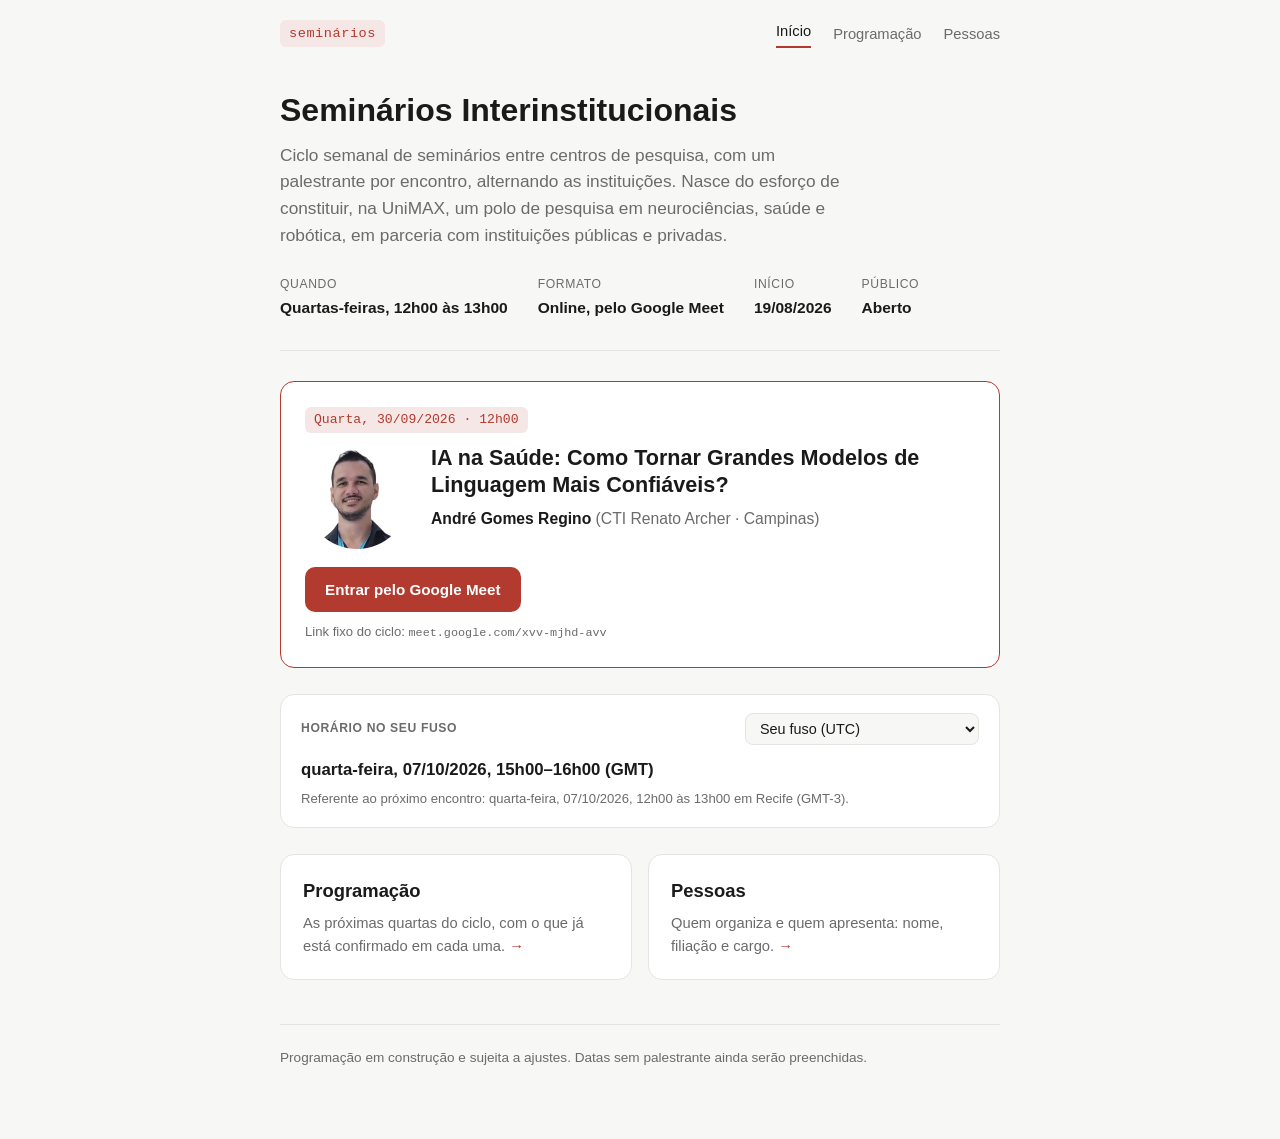
==== index.html @ bbc14146 "site: seminario 4 em 30/09 com André Gomes Regino Anuncio, programacao com resumo e perfil, e ficha " ====
<!doctype html>
<html lang="pt-BR">
<head>
  <meta charset="utf-8">
  <meta name="viewport" content="width=device-width, initial-scale=1">
  <title>Seminários Interinstitucionais</title>
  <meta name="description" content="Ciclo semanal de seminários entre centros de pesquisa em neurociências, saúde e robótica. Quartas-feiras, 12h às 13h, online.">
  <link rel="stylesheet" href="style.css">
</head>
<body>
  <nav>
    <a class="brand" href="index.html">seminários</a>
    <a class="link active" href="index.html">Início</a>
    <a class="link" href="programa.html">Programação</a>
    <a class="link" href="pessoas.html">Pessoas</a>
  </nav>

  <div class="wrap">
    <header>
      <h1>Seminários Interinstitucionais</h1>
      <p class="lead">Ciclo semanal de seminários entre centros de pesquisa, com um palestrante por encontro, alternando as instituições. Nasce do esforço de constituir, na UniMAX, um polo de pesquisa em neurociências, saúde e robótica, em parceria com instituições públicas e privadas.</p>
      <ul class="facts">
        <li><span class="k">Quando</span><span class="v">Quartas-feiras, 12h00 às 13h00</span></li>
        <li><span class="k">Formato</span><span class="v">Online, pelo Google Meet</span></li>
        <li><span class="k">Início</span><span class="v">19/08/2026</span></li>
        <li><span class="k">Público</span><span class="v">Aberto</span></li>
      </ul>
    </header>

    <!-- Próximo seminário: editar este bloco a cada semana. -->
    <section class="next" aria-label="Próximo seminário">
      <span class="when">Quarta, 30/09/2026 · 12h00</span>
      <div class="row">
        <img class="avatar" src="img/andre-regino.jpg" width="104" height="104" alt="Retrato de André Gomes Regino">
        <div class="col">
          <h2>IA na Saúde: Como Tornar Grandes Modelos de Linguagem Mais Confiáveis?</h2>
          <p class="who"><span class="name">André Gomes Regino</span> <span class="aff">(CTI Renato Archer &middot; Campinas)</span></p>
        </div>
      </div>
      <a class="btn" href="https://meet.google.com/xvv-mjhd-avv">Entrar pelo Google Meet</a>
      <p class="btn-note">Link fixo do ciclo: <code>meet.google.com/xvv-mjhd-avv</code></p>
    </section>

    <section class="tzconv" aria-label="Conversor de horário para outros fusos">
      <div class="tzconv-top">
        <span class="tzconv-label">Horário no seu fuso</span>
        <select id="tzselect" aria-label="Escolha um fuso horário"></select>
      </div>
      <p class="tzconv-out" id="tzout">Calculando o horário no seu fuso…</p>
      <p class="tzconv-ref" id="tzref">Horário oficial: quartas-feiras, 12h00 às 13h00 em Recife (GMT-3).</p>
    </section>

    <div class="cats">
      <a class="cat" href="programa.html">
        <h3>Programação</h3>
        <p>As próximas quartas do ciclo, com o que já está confirmado em cada uma. <span class="arrow">&rarr;</span></p>
      </a>
      <a class="cat" href="pessoas.html">
        <h3>Pessoas</h3>
        <p>Quem organiza e quem apresenta: nome, filiação e cargo. <span class="arrow">&rarr;</span></p>
      </a>
    </div>

    <footer>
      Programação em construção e sujeita a ajustes. Datas sem palestrante ainda serão preenchidas.
    </footer>
  </div>

  <script>
  (function(){
    // Datas do ciclo, sempre 12h00–13h00 em Recife (GMT-3).
    // Manter em sincronia com programa.html ao acrescentar semanas.
    var SESSOES = [
      '2026-09-30','2026-10-07'
    ];
    var zones = [
      ['America/Recife','Recife, Brasil (horário oficial)'],
      ['America/Sao_Paulo','Brasília / São Paulo'],
      ['America/Manaus','Manaus'],
      ['Europe/Lisbon','Lisboa / Porto'],
      ['Europe/London','Londres'],
      ['Europe/Paris','Europa Central (Paris, Berlim)'],
      ['America/New_York','EUA leste (Nova York)'],
      ['America/Chicago','EUA central (Chicago)'],
      ['America/Los_Angeles','EUA oeste (Los Angeles)'],
      ['Asia/Tokyo','Tóquio'],
      ['Australia/Sydney','Sydney']
    ];

    // Próxima sessão ainda não encerrada; se o ciclo já passou, usa a última.
    var agora = new Date(), start = null, end = null;
    for (var i = 0; i < SESSOES.length; i++) {
      var s = new Date(SESSOES[i] + 'T12:00:00-03:00');
      var e = new Date(SESSOES[i] + 'T13:00:00-03:00');
      if (e >= agora) { start = s; end = e; break; }
    }
    if (!start) {
      start = new Date(SESSOES[SESSOES.length-1] + 'T12:00:00-03:00');
      end   = new Date(SESSOES[SESSOES.length-1] + 'T13:00:00-03:00');
    }

    var sel = document.getElementById('tzselect');
    var out = document.getElementById('tzout');
    var ref = document.getElementById('tzref');
    if(!sel || !out) return;

    var local;
    try { local = Intl.DateTimeFormat().resolvedOptions().timeZone; } catch(e){ local = ''; }
    if(local && !zones.some(function(z){ return z[0]===local; })){
      zones.unshift([local, 'Seu fuso ('+local+')']);
    }
    zones.forEach(function(z){
      var o = document.createElement('option');
      o.value = z[0]; o.textContent = z[1];
      sel.appendChild(o);
    });
    sel.value = local || 'America/Recife';
    if(sel.selectedIndex < 0) sel.value = 'America/Recife';

    function fmt(tz){
      try{
        var dDate = new Intl.DateTimeFormat('pt-BR',{weekday:'long',day:'2-digit',month:'2-digit',year:'numeric',timeZone:tz});
        var dTime = new Intl.DateTimeFormat('pt-BR',{hour:'2-digit',minute:'2-digit',hour12:false,timeZone:tz});
        var dDay  = new Intl.DateTimeFormat('en-CA',{year:'numeric',month:'2-digit',day:'2-digit',timeZone:tz});
        var off = '';
        try {
          off = new Intl.DateTimeFormat('pt-BR',{timeZone:tz,timeZoneName:'shortOffset',hour:'2-digit'})
                  .formatToParts(start).find(function(p){ return p.type==='timeZoneName'; }).value;
        } catch(e){}
        var st = dTime.format(start).replace(':','h');
        var en = dTime.format(end).replace(':','h');
        var roll = dDay.format(start) !== dDay.format(end) ? ' (termina no dia seguinte)' : '';
        return dDate.format(start) + ', ' + st + '–' + en + (off ? ' (' + off + ')' : '') + roll;
      } catch(e){
        return 'Não foi possível calcular para este fuso.';
      }
    }
    function update(){ out.textContent = fmt(sel.value); }
    sel.addEventListener('change', update);
    update();

    if (ref) {
      var refFmt = new Intl.DateTimeFormat('pt-BR',{weekday:'long',day:'2-digit',month:'2-digit',year:'numeric',timeZone:'America/Recife'});
      ref.textContent = 'Referente ao próximo encontro: ' + refFmt.format(start) + ', 12h00 às 13h00 em Recife (GMT-3).';
    }
  })();
  </script>
</body>
</html>
---- style.css ----
:root {
  --bg: #f7f7f5;
  --card: #ffffff;
  --ink: #1a1a1a;
  --muted: #6b6b6b;
  --line: #e4e4e0;
  --accent: #b23a2e;
  --accent-soft: #f4e7e5;
}
@media (prefers-color-scheme: dark) {
  :root {
    --bg: #17181a;
    --card: #1f2124;
    --ink: #ececec;
    --muted: #9a9a9a;
    --line: #2e3033;
    --accent: #e0776b;
    --accent-soft: #2a1f1e;
  }
}
* { box-sizing: border-box; }
html { scroll-behavior: smooth; }
body {
  margin: 0;
  background: var(--bg);
  color: var(--ink);
  font-family: -apple-system, BlinkMacSystemFont, "Segoe UI", Roboto, Helvetica, Arial, sans-serif;
  line-height: 1.55;
  -webkit-font-smoothing: antialiased;
}
a { color: inherit; }
.wrap { max-width: 760px; margin: 0 auto; padding: 0 20px 72px; }

/* Nav */
nav {
  max-width: 760px;
  margin: 0 auto;
  padding: 20px;
  display: flex;
  gap: 22px;
  align-items: center;
  font-size: 0.92rem;
}
nav .brand {
  font-family: ui-monospace, SFMono-Regular, Menlo, monospace;
  color: var(--accent);
  background: var(--accent-soft);
  padding: 3px 9px;
  border-radius: 6px;
  text-decoration: none;
  margin-right: auto;
  font-size: 0.85rem;
  letter-spacing: 0.04em;
}
nav a.link { text-decoration: none; color: var(--muted); font-weight: 500; }
nav a.link:hover { color: var(--ink); }
nav a.link.active { color: var(--ink); border-bottom: 2px solid var(--accent); padding-bottom: 3px; }

/* Header / hero */
header { border-bottom: 1px solid var(--line); padding: 24px 0 30px; margin-bottom: 30px; }
h1 { font-size: 2rem; line-height: 1.18; margin: 0 0 12px; }
.lead { color: var(--muted); font-size: 1.08rem; margin: 0; max-width: 60ch; }
.facts { display: flex; flex-wrap: wrap; gap: 12px 30px; margin: 26px 0 0; padding: 0; list-style: none; }
.facts li { font-size: 0.97rem; }
.facts .k { display: block; color: var(--muted); font-size: 0.76rem; text-transform: uppercase; letter-spacing: 0.05em; margin-bottom: 2px; }
.facts .v { font-weight: 600; }
.todo { color: var(--accent); font-weight: 600; }

/* Next seminar highlight (home) */
.next {
  background: var(--card);
  border: 1px solid var(--accent);
  border-radius: 14px;
  padding: 24px;
  margin: 0 0 26px;
}
.next .when {
  font-family: ui-monospace, SFMono-Regular, Menlo, monospace;
  font-size: 0.82rem;
  color: var(--accent);
  background: var(--accent-soft);
  padding: 3px 9px;
  border-radius: 6px;
  display: inline-block;
  margin-bottom: 12px;
}
.next h2 { margin: 0 0 8px; font-size: 1.35rem; line-height: 1.25; }
.next .who { margin: 0; font-size: 0.98rem; }
.next .who .name { font-weight: 600; }
.next .who .aff { color: var(--muted); }

/* Join button */
.btn {
  display: inline-block;
  margin-top: 18px;
  background: var(--accent);
  color: #fff;
  text-decoration: none;
  font-weight: 600;
  font-size: 0.95rem;
  padding: 11px 20px;
  border-radius: 10px;
  transition: opacity 0.15s ease;
}
.btn:hover { opacity: 0.88; }
.btn-note { margin: 10px 0 0; font-size: 0.82rem; color: var(--muted); }
.btn-note code { font-family: ui-monospace, SFMono-Regular, Menlo, monospace; font-size: 0.9em; }

/* Category cards (home) */
.cats { display: grid; grid-template-columns: 1fr 1fr; gap: 16px; margin-top: 8px; }
@media (max-width: 560px) { .cats { grid-template-columns: 1fr; } }
.cat {
  display: block;
  background: var(--card);
  border: 1px solid var(--line);
  border-radius: 14px;
  padding: 22px;
  text-decoration: none;
  transition: border-color 0.15s ease, transform 0.15s ease;
}
.cat:hover { border-color: var(--accent); transform: translateY(-2px); }
.cat h3 { margin: 0 0 6px; font-size: 1.15rem; }
.cat p { margin: 0; color: var(--muted); font-size: 0.92rem; }
.cat .arrow { color: var(--accent); font-weight: 700; }

h2.section { font-size: 1.05rem; text-transform: uppercase; letter-spacing: 0.06em; color: var(--muted); margin: 44px 0 18px; }
h2.section:first-of-type { margin-top: 0; }

/* Time zone converter */
.tzconv { background: var(--card); border: 1px solid var(--line); border-radius: 14px; padding: 18px 20px; margin: 0 0 26px; }
.tzconv-top { display: flex; flex-wrap: wrap; gap: 10px 14px; align-items: center; justify-content: space-between; }
.tzconv-label { font-size: 0.76rem; text-transform: uppercase; letter-spacing: 0.05em; color: var(--muted); font-weight: 600; }
.tzconv select { font: inherit; font-size: 0.9rem; color: var(--ink); background: var(--bg); border: 1px solid var(--line); border-radius: 8px; padding: 6px 10px; max-width: 100%; }
.tzconv-out { margin: 12px 0 0; font-size: 1.05rem; font-weight: 600; }
.tzconv-ref { margin: 6px 0 0; font-size: 0.82rem; color: var(--muted); }

/* Retratos */
.avatar {
  border-radius: 50%;
  object-fit: cover;
  background: var(--accent-soft);
  flex: 0 0 auto;
  display: block;
}

/* Destaque do próximo seminário, com retrato */
.next .row { display: flex; gap: 22px; align-items: flex-start; }
.next .row .avatar { width: 104px; height: 104px; }
.next .row .col { min-width: 0; }
@media (max-width: 560px) {
  .next .row { flex-direction: column; gap: 16px; }
  .next .row .avatar { width: 84px; height: 84px; }
}

/* Retrato no bloco da programação */
.block .who { display: flex; gap: 14px; align-items: center; }
.block .who .avatar { width: 52px; height: 52px; }

/* Retrato no card de pessoa */
.person .head { display: flex; gap: 14px; align-items: center; margin-bottom: 6px; }
.person .head .avatar { width: 60px; height: 60px; }
.person .head h3 { margin: 0 0 2px; }
.person .head .meta { margin: 0; }

/* Talk blocks */
.block {
  background: var(--card);
  border: 1px solid var(--line);
  border-radius: 14px;
  padding: 20px 22px;
  margin-bottom: 14px;
}
.block .time {
  font-family: ui-monospace, SFMono-Regular, Menlo, monospace;
  font-size: 0.82rem;
  color: var(--accent);
  background: var(--accent-soft);
  padding: 2px 8px;
  border-radius: 6px;
  display: inline-block;
  margin-bottom: 10px;
}
.block h3 { margin: 0 0 4px; font-size: 1.18rem; line-height: 1.25; }
.block .tag { color: var(--muted); font-size: 0.8rem; font-weight: 600; text-transform: uppercase; letter-spacing: 0.05em; }
.block .who { margin: 10px 0 0; font-size: 0.95rem; }
.block .who .name { font-weight: 600; }
.block .who .aff { color: var(--muted); }
.block .desc { margin: 12px 0 0; color: var(--ink); opacity: 0.9; }
.block .abstract { margin: 12px 0 0; }
.block .abstract summary { cursor: pointer; color: var(--accent); font-size: 0.8rem; font-weight: 600; text-transform: uppercase; letter-spacing: 0.05em; }
.block .abstract .abs-body { margin-top: 10px; }
.block .abstract p { margin: 0 0 10px; color: var(--ink); opacity: 0.9; font-size: 0.94rem; }
.block .abstract p:last-child { margin-bottom: 0; }

/* Blocks still to be filled */
.block.tbd { border-style: dashed; background: transparent; }
.block.tbd h3 { color: var(--muted); font-weight: 500; }
.block.tbd .time { color: var(--muted); background: transparent; border: 1px solid var(--line); }

/* People cards */
.people { display: grid; grid-template-columns: 1fr 1fr; gap: 14px; }
@media (max-width: 560px) { .people { grid-template-columns: 1fr; } }
.person {
  background: var(--card);
  border: 1px solid var(--line);
  border-radius: 14px;
  padding: 18px 20px;
}
.person h3 { margin: 0 0 6px; font-size: 1.08rem; }
.person .meta { color: var(--muted); font-size: 0.9rem; margin: 0 0 4px; }
.person .talks { font-size: 0.85rem; color: var(--accent); margin: 8px 0 0; }
.person .bio { font-size: 0.88rem; color: var(--ink); opacity: 0.85; margin: 10px 0 0; }

footer { margin-top: 44px; padding-top: 22px; border-top: 1px solid var(--line); color: var(--muted); font-size: 0.85rem; }
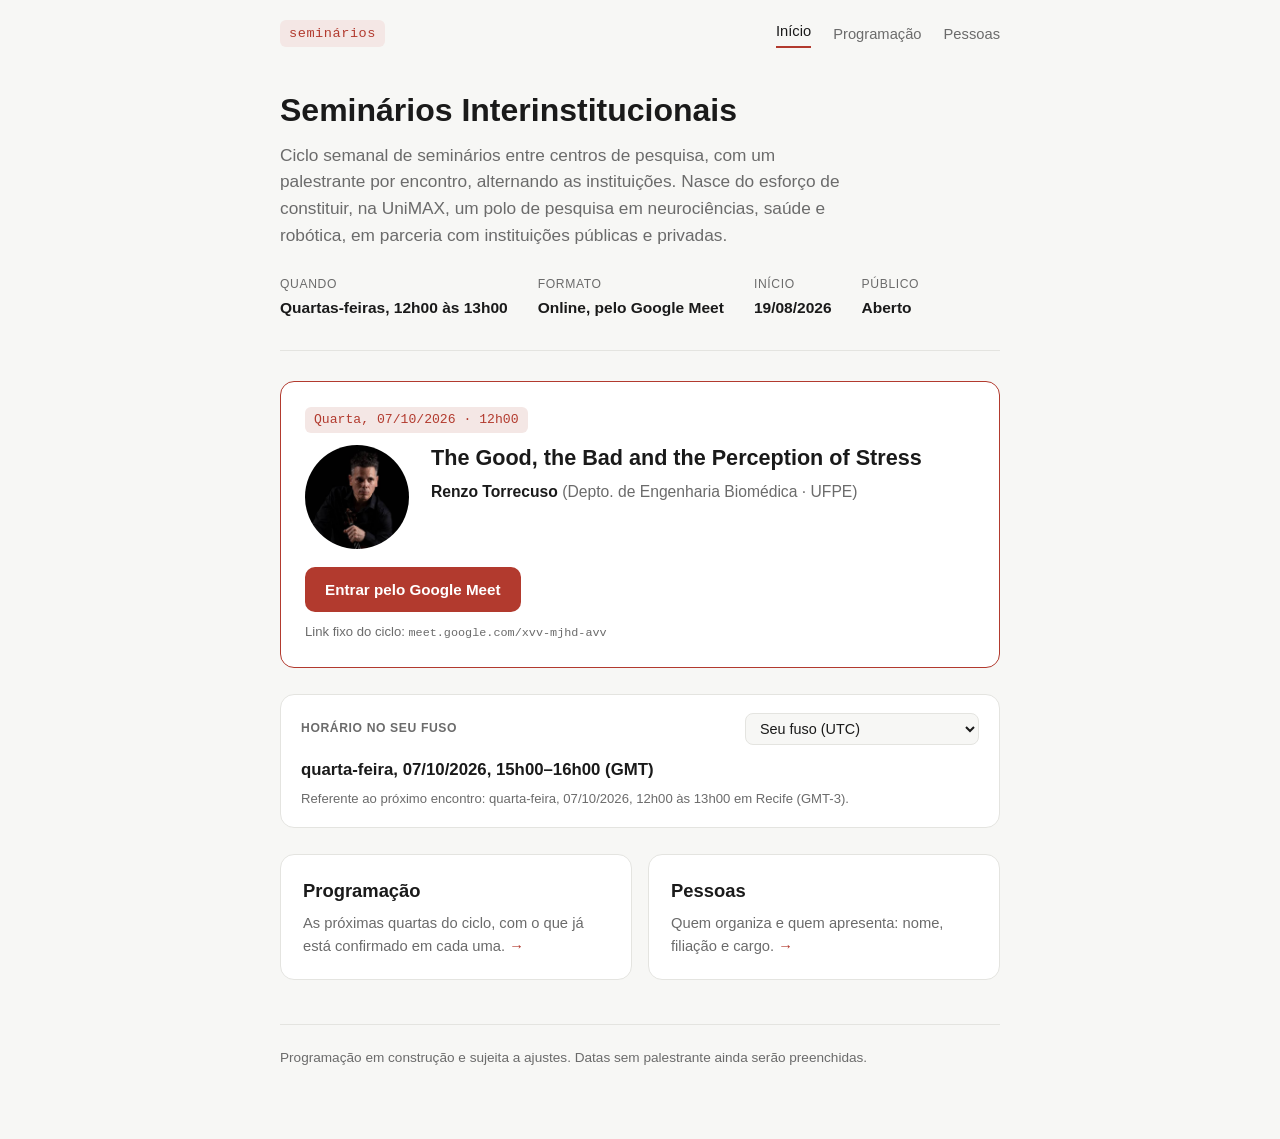
==== commit 7475f39d: "site: seminario 5 em 07/10 com Renzo Torrecuso, e seminario 4 realizado" ====
--- a/index.html
+++ b/index.html
@@ -29,12 +29,12 @@
 
     <!-- Próximo seminário: editar este bloco a cada semana. -->
     <section class="next" aria-label="Próximo seminário">
-      <span class="when">Quarta, 30/09/2026 · 12h00</span>
+      <span class="when">Quarta, 07/10/2026 · 12h00</span>
       <div class="row">
-        <img class="avatar" src="img/andre-regino.jpg" width="104" height="104" alt="Retrato de André Gomes Regino">
+        <img class="avatar" src="img/renzo-torrecuso.jpg" width="104" height="104" alt="Retrato de Renzo Torrecuso">
         <div class="col">
-          <h2>IA na Saúde: Como Tornar Grandes Modelos de Linguagem Mais Confiáveis?</h2>
-          <p class="who"><span class="name">André Gomes Regino</span> <span class="aff">(CTI Renato Archer &middot; Campinas)</span></p>
+          <h2>The Good, the Bad and the Perception of Stress</h2>
+          <p class="who"><span class="name">Renzo Torrecuso</span> <span class="aff">(Depto. de Engenharia Biomédica &middot; UFPE)</span></p>
         </div>
       </div>
       <a class="btn" href="https://meet.google.com/xvv-mjhd-avv">Entrar pelo Google Meet</a>
@@ -71,7 +71,7 @@
     // Datas do ciclo, sempre 12h00–13h00 em Recife (GMT-3).
     // Manter em sincronia com programa.html ao acrescentar semanas.
     var SESSOES = [
-      '2026-09-30','2026-10-07'
+      '2026-10-07'
     ];
     var zones = [
       ['America/Recife','Recife, Brasil (horário oficial)'],
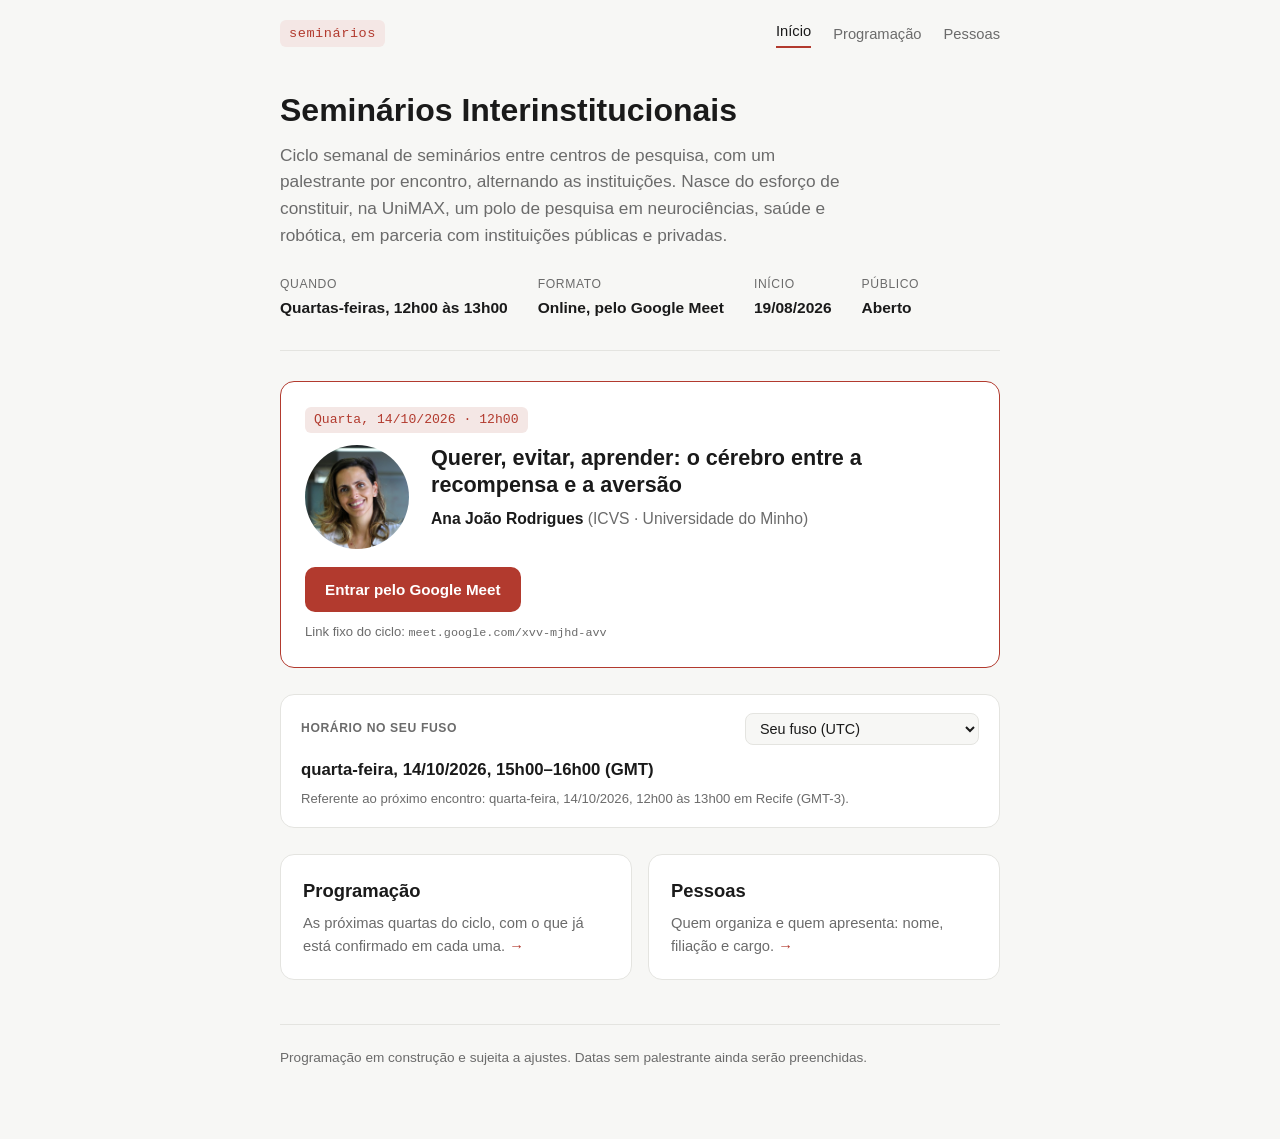
==== commit 49aaa49e: "site: seminario 6 em 14/10 com Ana João Rodrigues, e seminario 5 realizado" ====
--- a/index.html
+++ b/index.html
@@ -29,12 +29,12 @@
 
     <!-- Próximo seminário: editar este bloco a cada semana. -->
     <section class="next" aria-label="Próximo seminário">
-      <span class="when">Quarta, 07/10/2026 · 12h00</span>
+      <span class="when">Quarta, 14/10/2026 · 12h00</span>
       <div class="row">
-        <img class="avatar" src="img/renzo-torrecuso.jpg" width="104" height="104" alt="Retrato de Renzo Torrecuso">
+        <img class="avatar" src="img/ana-joao-rodrigues.jpg" width="104" height="104" alt="Retrato de Ana João Rodrigues">
         <div class="col">
-          <h2>The Good, the Bad and the Perception of Stress</h2>
-          <p class="who"><span class="name">Renzo Torrecuso</span> <span class="aff">(Depto. de Engenharia Biomédica &middot; UFPE)</span></p>
+          <h2>Querer, evitar, aprender: o cérebro entre a recompensa e a aversão</h2>
+          <p class="who"><span class="name">Ana João Rodrigues</span> <span class="aff">(ICVS &middot; Universidade do Minho)</span></p>
         </div>
       </div>
       <a class="btn" href="https://meet.google.com/xvv-mjhd-avv">Entrar pelo Google Meet</a>
@@ -71,7 +71,7 @@
     // Datas do ciclo, sempre 12h00–13h00 em Recife (GMT-3).
     // Manter em sincronia com programa.html ao acrescentar semanas.
     var SESSOES = [
-      '2026-10-07'
+      '2026-10-14'
     ];
     var zones = [
       ['America/Recife','Recife, Brasil (horário oficial)'],
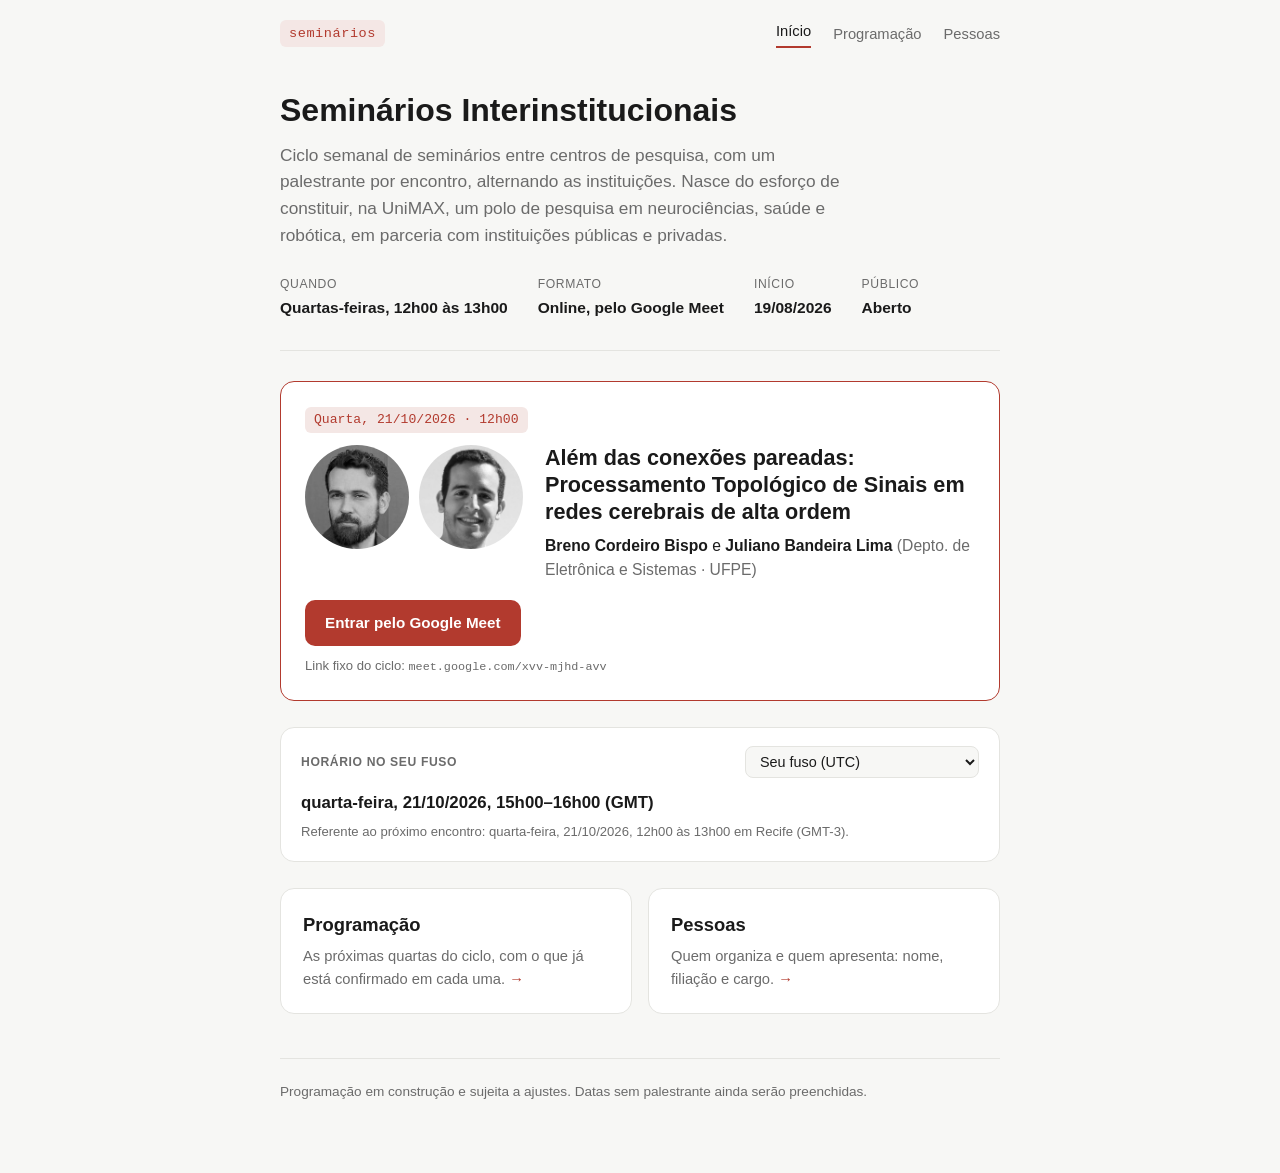
==== commit 1c954f31: "site: seminario 7 em 21/10 com Breno Cordeiro Bispo e Juliano Bandeira Lima, e seminario 6 realizado" ====
--- a/index.html
+++ b/index.html
@@ -29,12 +29,16 @@
 
     <!-- Próximo seminário: editar este bloco a cada semana. -->
     <section class="next" aria-label="Próximo seminário">
-      <span class="when">Quarta, 14/10/2026 · 12h00</span>
+      <span class="when">Quarta, 21/10/2026 · 12h00</span>
       <div class="row">
-        <img class="avatar" src="img/ana-joao-rodrigues.jpg" width="104" height="104" alt="Retrato de Ana João Rodrigues">
+        <!-- 21/10: primeira fala a dois; os dois retratos lado a lado, ajuste so neste bloco. -->
+        <div style="display:flex; gap:10px; flex:0 0 auto;">
+          <img class="avatar" src="img/breno-cordeiro-bispo.jpg" width="104" height="104" alt="Retrato de Breno Cordeiro Bispo">
+          <img class="avatar" src="img/juliano-bandeira-lima.jpg" width="104" height="104" alt="Retrato de Juliano Bandeira Lima">
+        </div>
         <div class="col">
-          <h2>Querer, evitar, aprender: o cérebro entre a recompensa e a aversão</h2>
-          <p class="who"><span class="name">Ana João Rodrigues</span> <span class="aff">(ICVS &middot; Universidade do Minho)</span></p>
+          <h2>Além das conexões pareadas: Processamento Topológico de Sinais em redes cerebrais de alta ordem</h2>
+          <p class="who"><span class="name">Breno Cordeiro Bispo</span> e <span class="name">Juliano Bandeira Lima</span> <span class="aff">(Depto. de Eletrônica e Sistemas&nbsp;&middot; UFPE)</span></p>
         </div>
       </div>
       <a class="btn" href="https://meet.google.com/xvv-mjhd-avv">Entrar pelo Google Meet</a>
@@ -71,7 +75,7 @@
     // Datas do ciclo, sempre 12h00–13h00 em Recife (GMT-3).
     // Manter em sincronia com programa.html ao acrescentar semanas.
     var SESSOES = [
-      '2026-10-14'
+      '2026-10-21'
     ];
     var zones = [
       ['America/Recife','Recife, Brasil (horário oficial)'],
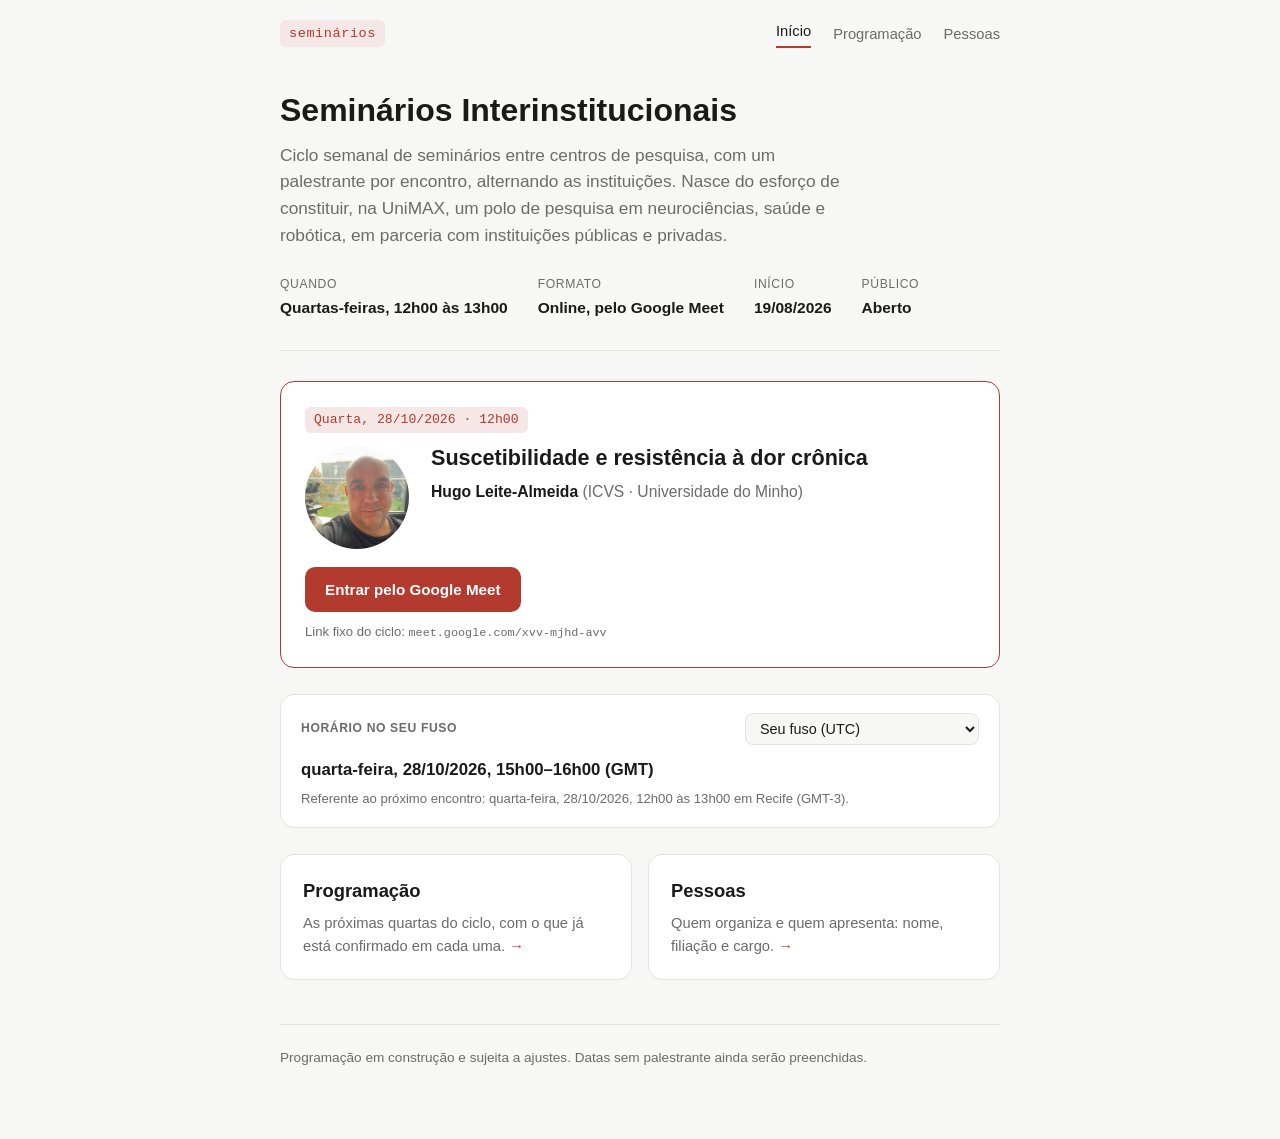
==== commit 0ad4b16c: "Seminario 8 (28/10): Hugo Leite-Almeida; 21/10 realizado" ====
--- a/index.html
+++ b/index.html
@@ -29,16 +29,12 @@
 
     <!-- Próximo seminário: editar este bloco a cada semana. -->
     <section class="next" aria-label="Próximo seminário">
-      <span class="when">Quarta, 21/10/2026 · 12h00</span>
+      <span class="when">Quarta, 28/10/2026 · 12h00</span>
       <div class="row">
-        <!-- 21/10: primeira fala a dois; os dois retratos lado a lado, ajuste so neste bloco. -->
-        <div style="display:flex; gap:10px; flex:0 0 auto;">
-          <img class="avatar" src="img/breno-cordeiro-bispo.jpg" width="104" height="104" alt="Retrato de Breno Cordeiro Bispo">
-          <img class="avatar" src="img/juliano-bandeira-lima.jpg" width="104" height="104" alt="Retrato de Juliano Bandeira Lima">
-        </div>
+        <img class="avatar" src="img/hugo-leite-almeida.jpg" width="104" height="104" alt="Retrato de Hugo Leite-Almeida">
         <div class="col">
-          <h2>Além das conexões pareadas: Processamento Topológico de Sinais em redes cerebrais de alta ordem</h2>
-          <p class="who"><span class="name">Breno Cordeiro Bispo</span> e <span class="name">Juliano Bandeira Lima</span> <span class="aff">(Depto. de Eletrônica e Sistemas&nbsp;&middot; UFPE)</span></p>
+          <h2>Suscetibilidade e resistência à dor crônica</h2>
+          <p class="who"><span class="name">Hugo Leite-Almeida</span> <span class="aff">(ICVS&nbsp;&middot; Universidade do Minho)</span></p>
         </div>
       </div>
       <a class="btn" href="https://meet.google.com/xvv-mjhd-avv">Entrar pelo Google Meet</a>
@@ -75,7 +71,7 @@
     // Datas do ciclo, sempre 12h00–13h00 em Recife (GMT-3).
     // Manter em sincronia com programa.html ao acrescentar semanas.
     var SESSOES = [
-      '2026-10-21'
+      '2026-10-28'
     ];
     var zones = [
       ['America/Recife','Recife, Brasil (horário oficial)'],
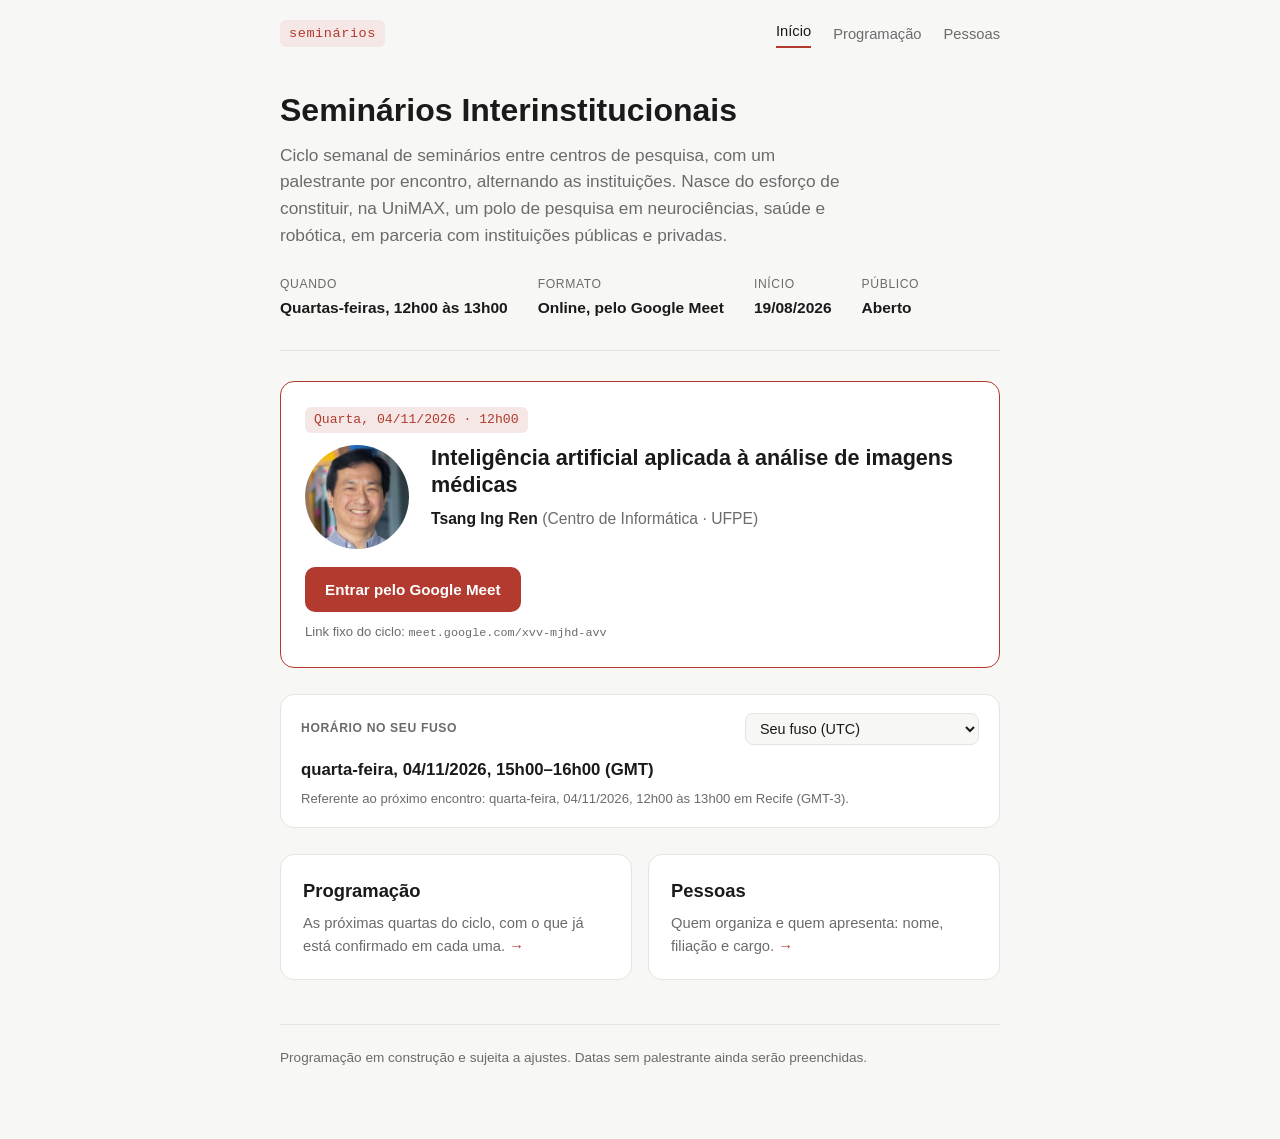
==== commit 8ba20df4: "Seminario 9 (04/11): Tsang Ing Ren; 28/10 realizado" ====
--- a/index.html
+++ b/index.html
@@ -29,12 +29,12 @@
 
     <!-- Próximo seminário: editar este bloco a cada semana. -->
     <section class="next" aria-label="Próximo seminário">
-      <span class="when">Quarta, 28/10/2026 · 12h00</span>
+      <span class="when">Quarta, 04/11/2026 · 12h00</span>
       <div class="row">
-        <img class="avatar" src="img/hugo-leite-almeida.jpg" width="104" height="104" alt="Retrato de Hugo Leite-Almeida">
+        <img class="avatar" src="img/tsang-ing-ren.jpg" width="104" height="104" alt="Retrato de Tsang Ing Ren">
         <div class="col">
-          <h2>Suscetibilidade e resistência à dor crônica</h2>
-          <p class="who"><span class="name">Hugo Leite-Almeida</span> <span class="aff">(ICVS&nbsp;&middot; Universidade do Minho)</span></p>
+          <h2>Inteligência artificial aplicada à análise de imagens médicas</h2>
+          <p class="who"><span class="name">Tsang Ing Ren</span> <span class="aff">(Centro de Informática&nbsp;&middot; UFPE)</span></p>
         </div>
       </div>
       <a class="btn" href="https://meet.google.com/xvv-mjhd-avv">Entrar pelo Google Meet</a>
@@ -71,7 +71,7 @@
     // Datas do ciclo, sempre 12h00–13h00 em Recife (GMT-3).
     // Manter em sincronia com programa.html ao acrescentar semanas.
     var SESSOES = [
-      '2026-10-28'
+      '2026-11-04'
     ];
     var zones = [
       ['America/Recife','Recife, Brasil (horário oficial)'],
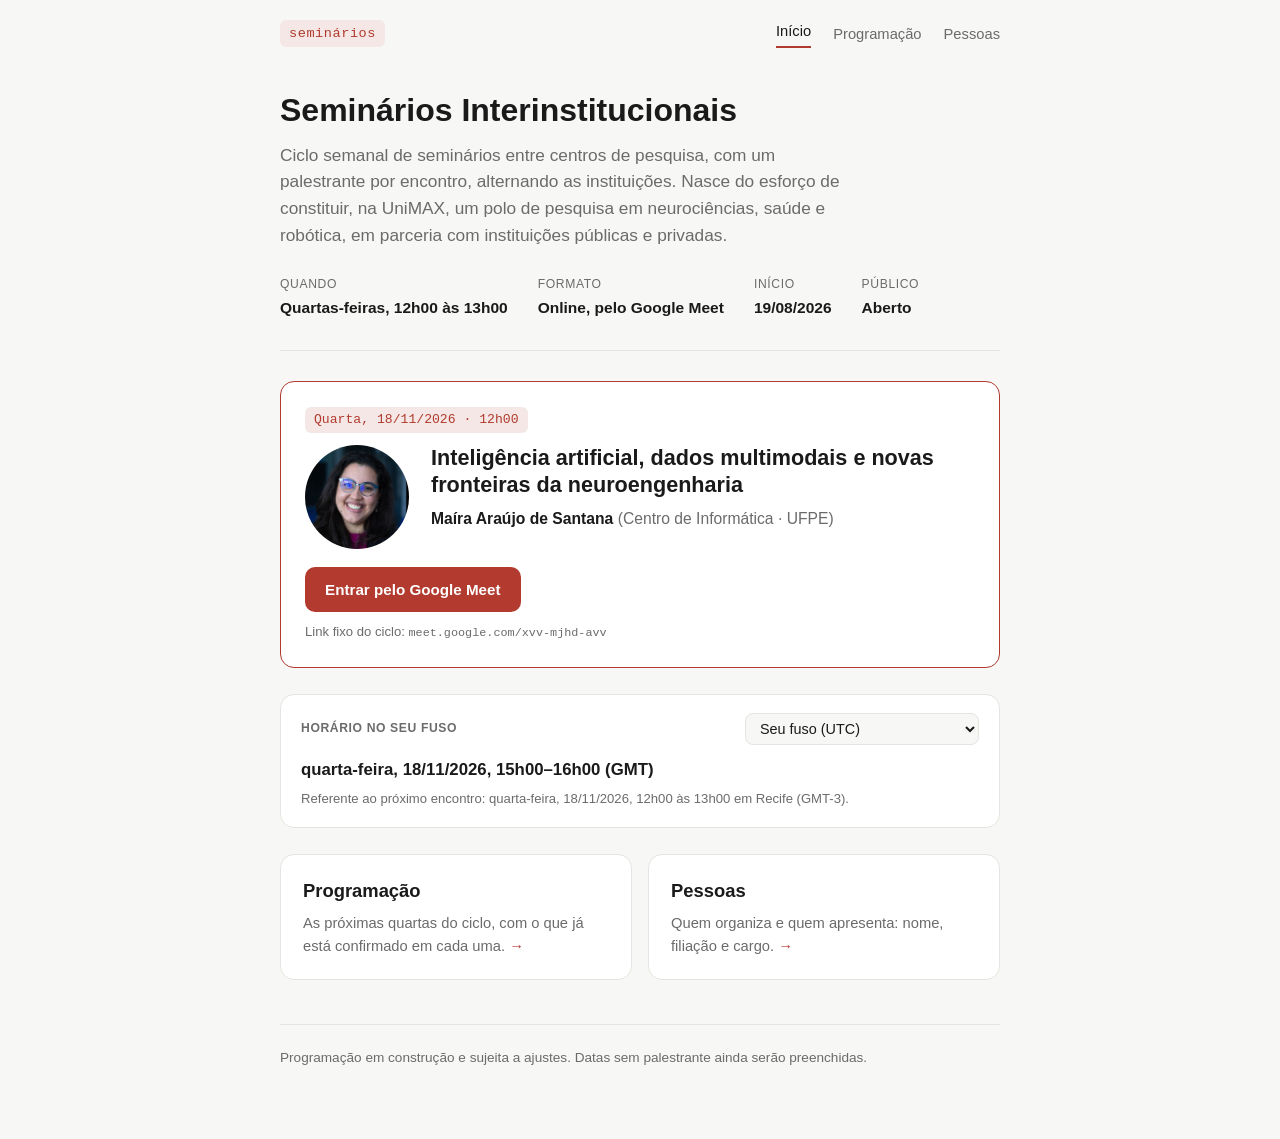
==== commit d1b3d16c: "Seminario 10 (18/11): Maira Araujo de Santana; 04/11 realizado" ====
--- a/index.html
+++ b/index.html
@@ -29,12 +29,12 @@
 
     <!-- Próximo seminário: editar este bloco a cada semana. -->
     <section class="next" aria-label="Próximo seminário">
-      <span class="when">Quarta, 04/11/2026 · 12h00</span>
+      <span class="when">Quarta, 18/11/2026 · 12h00</span>
       <div class="row">
-        <img class="avatar" src="img/tsang-ing-ren.jpg" width="104" height="104" alt="Retrato de Tsang Ing Ren">
+        <img class="avatar" src="img/maira-araujo-de-santana.jpg" width="104" height="104" alt="Retrato de Maíra Araújo de Santana">
         <div class="col">
-          <h2>Inteligência artificial aplicada à análise de imagens médicas</h2>
-          <p class="who"><span class="name">Tsang Ing Ren</span> <span class="aff">(Centro de Informática&nbsp;&middot; UFPE)</span></p>
+          <h2>Inteligência artificial, dados multimodais e novas fronteiras da neuroengenharia</h2>
+          <p class="who"><span class="name">Maíra Araújo de Santana</span> <span class="aff">(Centro de Informática&nbsp;&middot; UFPE)</span></p>
         </div>
       </div>
       <a class="btn" href="https://meet.google.com/xvv-mjhd-avv">Entrar pelo Google Meet</a>
@@ -71,7 +71,7 @@
     // Datas do ciclo, sempre 12h00–13h00 em Recife (GMT-3).
     // Manter em sincronia com programa.html ao acrescentar semanas.
     var SESSOES = [
-      '2026-11-04'
+      '2026-11-18'
     ];
     var zones = [
       ['America/Recife','Recife, Brasil (horário oficial)'],
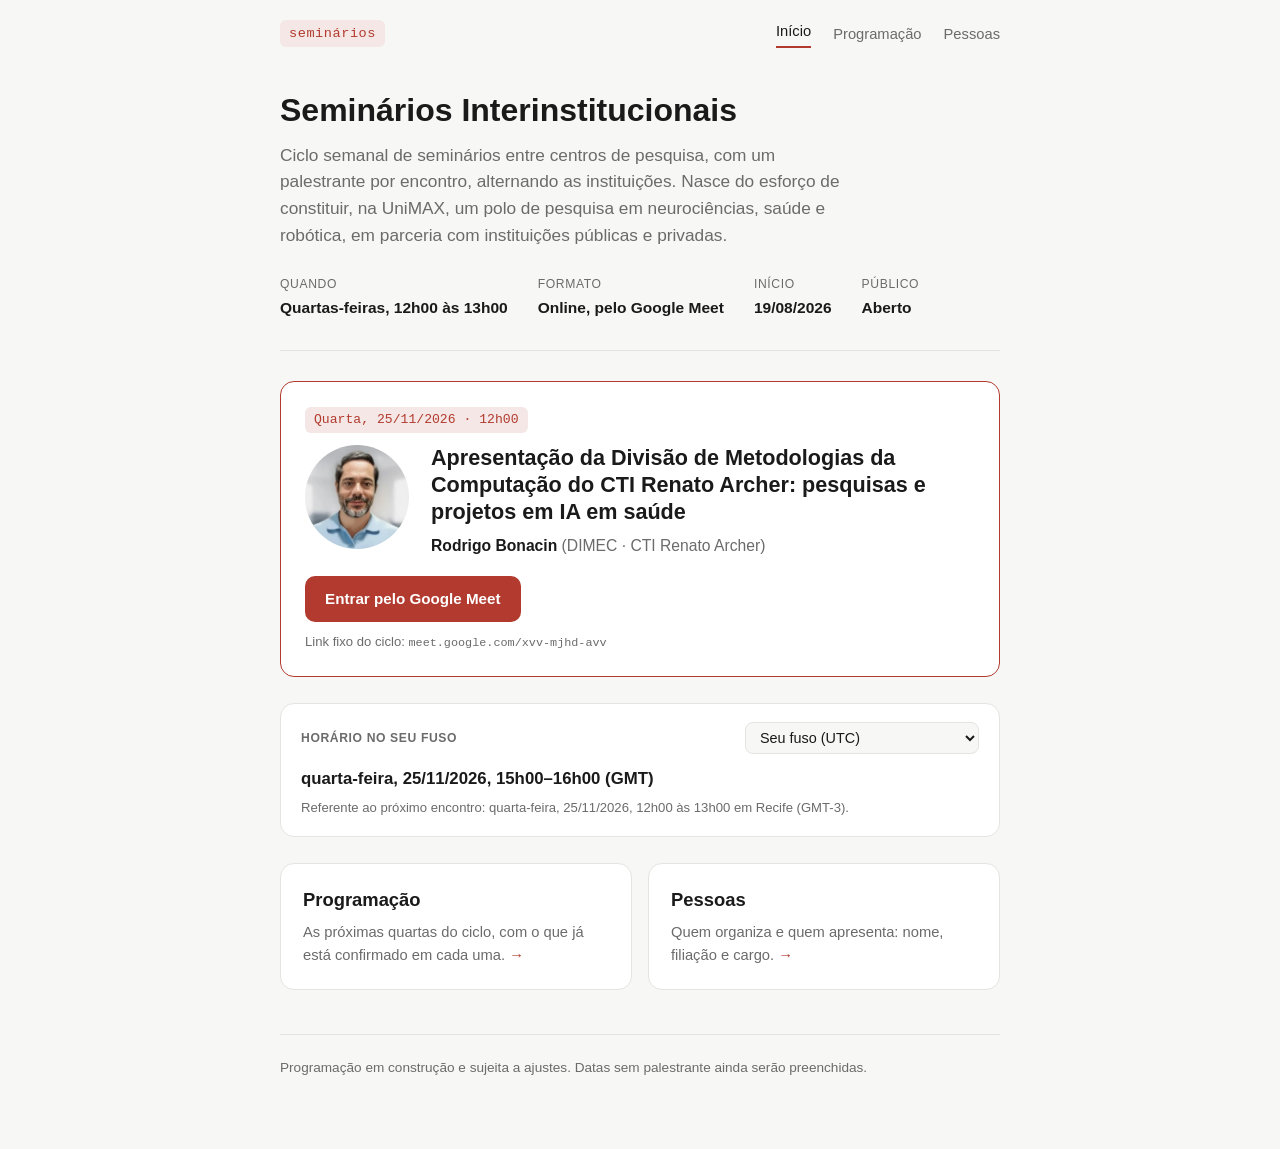
==== commit 2652d065: "Seminario 11 (25/11): Rodrigo Bonacin; 18/11 realizado" ====
--- a/index.html
+++ b/index.html
@@ -29,12 +29,12 @@
 
     <!-- Próximo seminário: editar este bloco a cada semana. -->
     <section class="next" aria-label="Próximo seminário">
-      <span class="when">Quarta, 18/11/2026 · 12h00</span>
+      <span class="when">Quarta, 25/11/2026 · 12h00</span>
       <div class="row">
-        <img class="avatar" src="img/maira-araujo-de-santana.jpg" width="104" height="104" alt="Retrato de Maíra Araújo de Santana">
+        <img class="avatar" src="img/rodrigo-bonacin.jpg" width="104" height="104" alt="Retrato de Rodrigo Bonacin">
         <div class="col">
-          <h2>Inteligência artificial, dados multimodais e novas fronteiras da neuroengenharia</h2>
-          <p class="who"><span class="name">Maíra Araújo de Santana</span> <span class="aff">(Centro de Informática&nbsp;&middot; UFPE)</span></p>
+          <h2>Apresentação da Divisão de Metodologias da Computação do CTI Renato Archer: pesquisas e projetos em IA em saúde</h2>
+          <p class="who"><span class="name">Rodrigo Bonacin</span> <span class="aff">(DIMEC&nbsp;&middot; CTI Renato Archer)</span></p>
         </div>
       </div>
       <a class="btn" href="https://meet.google.com/xvv-mjhd-avv">Entrar pelo Google Meet</a>
@@ -71,7 +71,7 @@
     // Datas do ciclo, sempre 12h00–13h00 em Recife (GMT-3).
     // Manter em sincronia com programa.html ao acrescentar semanas.
     var SESSOES = [
-      '2026-11-18'
+      '2026-11-25'
     ];
     var zones = [
       ['America/Recife','Recife, Brasil (horário oficial)'],
